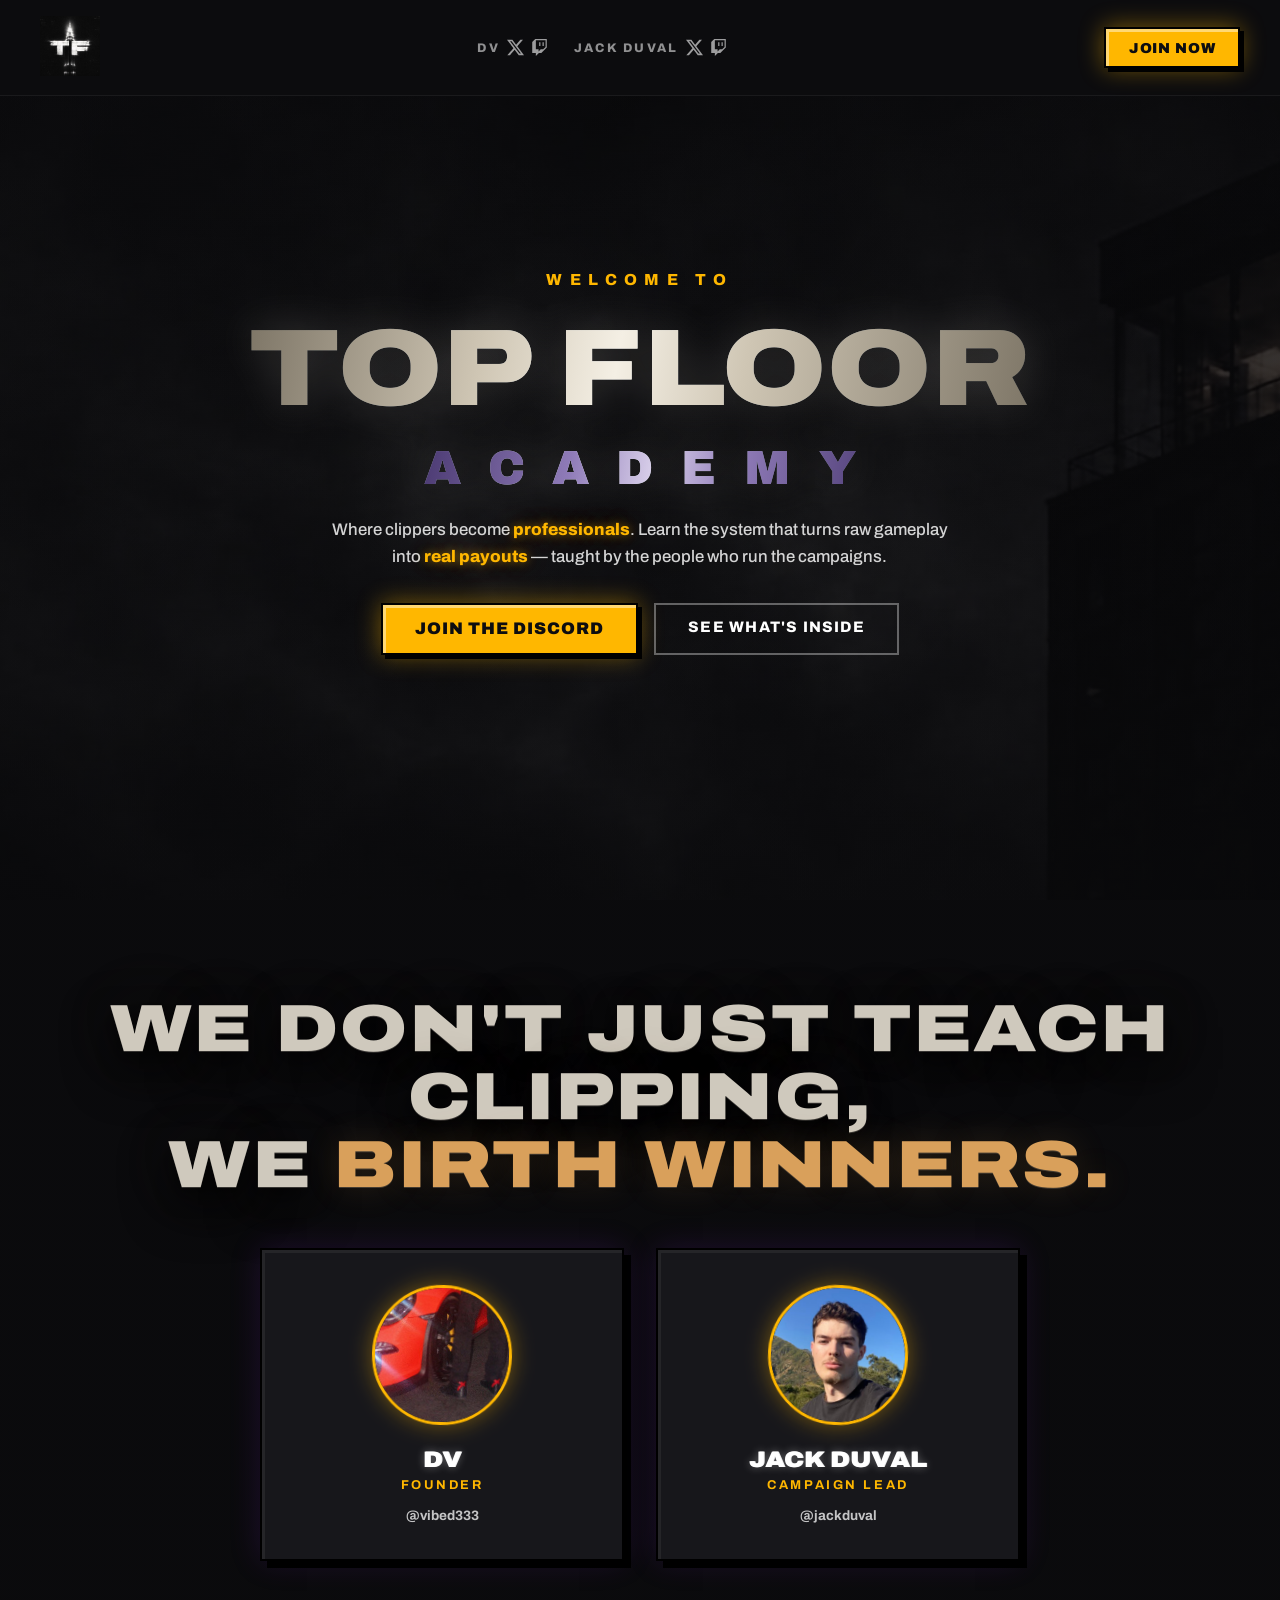
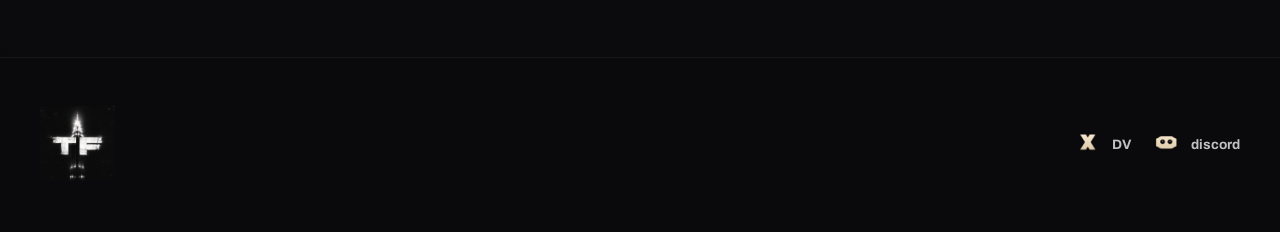
==== academy.html @ 82480ab4 "Add Top Floor Academy page, silky scroll, premium card family, CTA rework - New academy page (logo d" ====
<!DOCTYPE html>
<html lang="en">
<head>
  <meta charset="utf-8"/>
  <title>Top Floor Academy</title>
  <meta content="width=device-width, initial-scale=1" name="viewport"/>
  <link rel="shortcut icon" href="/assets/favicon.png" type="image/png"/>
  <link rel="stylesheet" href="/academy.css"/>
  <script src="https://cdnjs.cloudflare.com/ajax/libs/gsap/3.12.5/gsap.min.js"></script>
  <script src="/assets/lenis.min.js"></script>
</head>
<body>
  <svg width="0" height="0" style="position:absolute" aria-hidden="true" focusable="false">
    <defs>
      <filter id="tfDistress" x="-25%" y="-25%" width="150%" height="150%" color-interpolation-filters="sRGB">
        <feTurbulence type="fractalNoise" baseFrequency="0.012 0.02" numOctaves="2" seed="7" result="warpNoise"/>
        <feDisplacementMap in="SourceGraphic" in2="warpNoise" scale="1.6" xChannelSelector="R" yChannelSelector="G" result="warped"/>
        <feTurbulence type="fractalNoise" baseFrequency="0.28 0.33" numOctaves="2" seed="11" result="grainNoise"/>
        <feColorMatrix in="grainNoise" type="matrix" values="0 0 0 0 0  0 0 0 0 0  0 0 0 0 0  0.9 0.9 0.9 0 -0.85" result="grainAlpha"/>
        <feComposite in="grainAlpha" in2="warped" operator="in" result="grain"/>
        <feFlood flood-color="#f7d78a" flood-opacity="0.55" result="haloColor"/>
        <feComposite in="haloColor" in2="warped" operator="in" result="inkHalo"/>
        <feGaussianBlur in="inkHalo" stdDeviation="6" result="haloBlur"/>
        <feBlend in="haloBlur" in2="warped" mode="screen" result="glowed"/>
        <feComposite in="grain" in2="glowed" operator="over"/>
      </filter>
    </defs>
  </svg>

  <section class="navbar">
    <div class="container-navbar">
      <a href="/index.html" class="brand-link w-inline-block">
        <img src="/assets/scanners_logo.png" loading="lazy" width="60" alt="Top Floor"/>
      </a>
      <div class="options">
        <div class="social-group">
          <span class="social-name">dv</span>
          <a href="https://x.com/vibed333" target="_blank" class="social-icon w-inline-block" title="DV on X" aria-label="DV on X"><svg viewBox="0 0 24 24" width="17" height="17" aria-hidden="true"><path d="M18.901 1.153h3.68l-8.04 9.19L24 22.846h-7.406l-5.8-7.584-6.638 7.584H.474l8.6-9.83L0 1.154h7.594l5.243 6.932ZM17.61 20.644h2.039L6.486 3.24H4.298Z"/></svg></a>
          <a href="https://www.twitch.tv/dvces" target="_blank" class="social-icon w-inline-block" title="DV on Twitch" aria-label="DV on Twitch"><svg viewBox="0 0 24 24" width="17" height="17" aria-hidden="true"><path d="M11.571 4.714h1.715v5.143H11.57zm4.715 0H18v5.143h-1.714zM6 0L1.714 4.286v15.428h5.143V24l4.286-4.286h3.428L22.286 12V0zm14.571 11.143l-3.428 3.428h-3.429l-3 3v-3H6.857V1.714h13.714Z"/></svg></a>
        </div>
        <div class="social-group">
          <span class="social-name">jack duval</span>
          <a href="https://x.com/jackduval" target="_blank" class="social-icon w-inline-block" title="Jack Duval on X" aria-label="Jack Duval on X"><svg viewBox="0 0 24 24" width="17" height="17" aria-hidden="true"><path d="M18.901 1.153h3.68l-8.04 9.19L24 22.846h-7.406l-5.8-7.584-6.638 7.584H.474l8.6-9.83L0 1.154h7.594l5.243 6.932ZM17.61 20.644h2.039L6.486 3.24H4.298Z"/></svg></a>
          <a href="https://www.twitch.tv/jackduvaltrades" target="_blank" class="social-icon w-inline-block" title="Jack Duval on Twitch" aria-label="Jack Duval on Twitch"><svg viewBox="0 0 24 24" width="17" height="17" aria-hidden="true"><path d="M11.571 4.714h1.715v5.143H11.57zm4.715 0H18v5.143h-1.714zM6 0L1.714 4.286v15.428h5.143V24l4.286-4.286h3.428L22.286 12V0zm14.571 11.143l-3.428 3.428h-3.429l-3 3v-3H6.857V1.714h13.714Z"/></svg></a>
        </div>
      </div>
      <a href="https://discord.gg/topfloor" target="_blank" class="cta-button w-inline-block"><div>join now</div></a>
    </div>
  </section>

  <section class="hero">
    <div class="hero-inner">
      <p class="minititle">WELCOME TO</p>
      <h1 class="hero-heading tf-display">
        <span class="tf-h1-line">TOP FLOOR</span>
        <span class="tf-h1-line tf-h1-accent">ACADEMY</span>
      </h1>
      <p class="hero-sub">Where clippers become <span class="hl">professionals</span>. Learn the system that turns raw gameplay into <span class="hl">real payouts</span> — taught by the people who run the campaigns.</p>
      <div class="hero-actions">
        <a href="https://discord.gg/topfloor" target="_blank" class="cta-button big w-inline-block"><div>join the discord</div></a>
        <a href="#mentors" class="ghost-button w-inline-block"><div>see what's inside</div></a>
      </div>
      <div class="hero-money-row">
        <img src="/assets/money-1.png" loading="lazy" width="92" alt="" class="hero-money"/>
      </div>
    </div>
  </section>

  <section class="mentors" id="mentors">
    <h2 class="section-heading tf-display">We Don't Just Teach Clipping,<br/>We <span class="tf-ember-span">Birth Winners.</span></h2>
    <div class="mentors-grid">
      <div class="mentor-card">
        <img src="/assets/pfps/dv.jpg" loading="lazy" width="140" alt="DV" class="mentor-pfp"/>
        <h3 class="mentor-name">DV</h3>
        <p class="mentor-role">Founder</p>
        <a href="https://x.com/vibed333" target="_blank" class="mentor-link w-inline-block"><div>@vibed333</div></a>
      </div>
      <div class="mentor-card">
        <img src="/assets/pfps/jackduval.jpg" loading="lazy" width="140" alt="Jack Duval" class="mentor-pfp"/>
        <h3 class="mentor-name">Jack Duval</h3>
        <p class="mentor-role">Campaign Lead</p>
        <a href="https://x.com/jackduval" target="_blank" class="mentor-link w-inline-block"><div>@jackduval</div></a>
      </div>
    </div>
  </section>

  <section class="footer">
    <div class="footer-data">
      <a href="/index.html" class="brand-link w-inline-block">
        <img src="/assets/scanners_logo.png" loading="lazy" width="75" alt="Top Floor"/>
      </a>
      <div class="socials">
        <a href="https://x.com/vibed333" target="_blank" class="social-pair" title="DV on X">
          <img src="/assets/x icon.png" loading="lazy" width="28" alt="X"/>
          <span>DV</span>
        </a>
        <a href="https://discord.gg/topfloor" target="_blank" class="social-pair" title="Top Floor Discord">
          <img src="/assets/discord.png" loading="lazy" width="28" alt="Discord"/>
          <span>discord</span>
        </a>
      </div>
    </div>
  </section>

  <script src="/academy.js"></script>
</body>
</html>
---- academy.css ----
/* ═══════════════════════════════════════════════════════════════
   TOP FLOOR ACADEMY — reference (localhost:5920) layout
   + Top Floor v7 text system (metallic ink, knife-cut grain, glow)
   ═══════════════════════════════════════════════════════════════ */

@font-face {
  font-family: 'Archivo';
  src: url('/assets/Archivo.ttf') format('truetype');
  font-weight: 100 900;
  font-stretch: 50% 200%;
  font-display: swap;
}

:root {
  --ink: #0d0d10;
  --paper: #f5f1e8;
  --gold: #ffb700;
  --purple: #6a2bd9;
}

* {
  margin: 0;
  padding: 0;
  box-sizing: border-box;
}

/* scroll-behavior stays default: Lenis drives smoothing per-frame;
   CSS smooth-behavior would double-smooth every frame and lag the glide */

body {
  font-family: 'Archivo', 'Arial Black', sans-serif;
  background: var(--ink);
  color: #fff;
  -webkit-font-smoothing: antialiased;
  -moz-osx-font-smoothing: grayscale;
  overflow-x: hidden;
}

a { text-decoration: none; color: inherit; }
img { max-width: 100%; display: inline-block; }

/* ── v7 display ink ─────────────────────────────────────────── */
.tf-display {
  font-family: 'Archivo', 'Arial Black', sans-serif;
  font-weight: 900;
  font-stretch: 125%;
  letter-spacing: -0.01em;
  text-transform: uppercase;
  -webkit-text-stroke: 0;
  text-rendering: optimizeLegibility;
  font-kerning: normal;
  filter: url(#tfDistress);
}

/* metallic gradient ink (hero — brushed steel) */
.hero-heading {
  background-image: linear-gradient(105deg, #3d4348 0%, #9aa4ad 28%, #f2f6f9 46%, #9aa4ad 62%, #3d4348 100%);
  background-size: 100% 100%;
  -webkit-background-clip: text;
  background-clip: text;
  -webkit-text-fill-color: transparent;
  color: transparent;
  display: flex;
  flex-direction: column;
  align-items: center;
  gap: 0.1em;
}

.tf-h1-accent {
  background-image: linear-gradient(105deg, #3c0d6e 0%, #8a2be2 30%, #e9d5ff 48%, #8a2be2 66%, #3c0d6e 100%);
  background-size: 100% 100%;
  -webkit-background-clip: text;
  background-clip: text;
}

/* purple metallic (mentors heading) */
.mentors .section-heading {
  background-image: linear-gradient(105deg, #3c0d6e 0%, #8a2be2 30%, #f2e8ff 48%, #8a2be2 66%, #3c0d6e 100%);
  background-size: 100% 100%;
  -webkit-background-clip: text;
  background-clip: text;
  -webkit-text-fill-color: transparent;
  color: transparent;
}

/* ── hero heading: quiet luxury ───────────────────────────────
   Champagne-ivory ink with a soft violet counter-line, editorial
   scale, one faint halo via drop-shadow (paints outside the glyph
   silhouette — no ghosting on clipped text). The backdrop carries
   the drama; the type stays composed. */
.hero-heading {
  font-family: Jpbgm, 'Archivo', 'Arial Black', sans-serif;
  font-stretch: 118%;
  font-size: clamp(3.2rem, 8.5vw, 7.5rem);
  letter-spacing: 0.01em;
  line-height: 1.02;
  gap: 0.14em;
  filter: drop-shadow(0 0 22px rgba(233, 226, 210, 0.16));
  text-shadow: none;
}

.hero-heading .tf-h1-line {
  background-image: linear-gradient(100deg, #7d7566 0%, #cfc6b4 30%, #f4efe4 47%, #cfc6b4 63%, #7d7566 100%);
  -webkit-background-clip: text;
  background-clip: text;
  -webkit-text-fill-color: transparent;
  color: transparent;
  text-shadow: none;
}

.hero-heading .tf-h1-accent {
  font-size: 0.44em;
  font-stretch: 100%;
  letter-spacing: 0.58em;
  margin-right: -0.58em; /* recenter the tracked caps */
  background-image: linear-gradient(100deg, #4b3a72 0%, #8f7bb8 32%, #d9d0ea 50%, #8f7bb8 68%, #4b3a72 100%);
  -webkit-background-clip: text;
  background-clip: text;
  -webkit-text-fill-color: transparent;
  color: transparent;
  text-shadow: none;
}

/* ── mentors heading: artful ink ──────────────────────────────
   Restrained editorial treatment: matte flat fill, hairline edge,
   deep cinematic drop. No glow rings, no neon. */
.mentors .section-heading {
  filter: none;
  background-image: none;
  background-clip: border-box;
  letter-spacing: 0.04em;
  -webkit-text-fill-color: #cfc9bd;
  color: #cfc9bd;
  text-shadow:
    0 1px 0 rgba(235, 228, 214, 0.22),
    0 20px 50px rgba(0, 0, 0, 0.88),
    0 6px 22px rgba(0, 0, 0, 0.5),
    0 0 80px rgba(180, 150, 110, 0.09);
}

.tf-ember-span {
  background-image: none;
  -webkit-text-fill-color: #d9a05b;
  color: #d9a05b;
  text-shadow:
    0 1px 0 rgba(245, 220, 180, 0.22),
    0 0 34px rgba(214, 148, 62, 0.16);
}

/* (gold-span removed with the benefits section) */

/* (stale text-shadow:none guard removed — cinematic headings now use
   solid fills, so shadows paint cleanly behind them) */

.section-heading {
  font-size: clamp(2.2rem, 5.2vw, 4.2rem);
  line-height: 1.02;
  text-align: center;
  padding: 0 1rem;
}

.minititle {
  font-size: 1rem;
  font-weight: 800;
  letter-spacing: 0.45em;
  color: var(--gold);
  text-transform: uppercase;
  text-align: center;
}

/* ── navbar ─────────────────────────────────────────────────── */
.navbar {
  position: fixed;
  top: 0; left: 0; right: 0;
  z-index: 50;
  padding: 1rem 2rem;
  background: rgba(13, 13, 16, 0.85);
  backdrop-filter: blur(10px);
  border-bottom: 1px solid rgba(255, 255, 255, 0.06);
}

.container-navbar {
  max-width: 1200px;
  margin: 0 auto;
  display: flex;
  align-items: center;
  justify-content: space-between;
  gap: 1rem;
}

.brand-link img { transition: transform 0.45s cubic-bezier(0.22, 1, 0.36, 1); }
.brand-link:hover img { transform: rotate(-8deg) scale(1.06); }

.options { display: flex; gap: 1.6rem; align-items: center; }

.social-group { display: flex; align-items: center; gap: 0.45rem; }

.social-name {
  font-size: 0.78rem;
  font-weight: 800;
  letter-spacing: 0.18em;
  text-transform: uppercase;
  color: rgba(255, 255, 255, 0.55);
}

.social-icon {
  display: flex;
  color: rgba(255, 255, 255, 0.6);
  transition: color 0.3s, filter 0.3s, transform 0.3s;
}
.social-icon svg { fill: currentColor; display: block; }
.social-icon:hover {
  color: #fff;
  filter: drop-shadow(0 0 8px rgba(255, 183, 0, 0.65));
  transform: translateY(-1px);
}

.link-block div {
  font-size: 0.85rem;
  font-weight: 700;
  letter-spacing: 0.12em;
  text-transform: lowercase;
  color: rgba(255, 255, 255, 0.75);
  transition: color 0.3s, text-shadow 0.3s;
}
.link-block:hover div {
  color: #fff;
  text-shadow: 0 0 8px rgba(255, 183, 0, 0.55), 0 0 20px rgba(255, 183, 0, 0.3);
}

.cta-button {
  background: var(--gold);
  color: #0d0d10;
  font-weight: 900;
  font-size: 0.9rem;
  letter-spacing: 0.06em;
  text-transform: uppercase;
  padding: 0.65rem 1.4rem;
  border: 2px solid #000;
  box-shadow: inset 3px 3px rgba(255, 255, 255, 0.45), 4px 4px 0 #000, 0 0 24px rgba(255, 183, 0, 0.45);
  transition: transform 0.3s cubic-bezier(0.22, 1, 0.36, 1), box-shadow 0.3s;
}
.cta-button:hover {
  transform: translate(-2px, -2px);
  box-shadow: inset 3px 3px rgba(255, 255, 255, 0.45), 6px 6px 0 #000, 0 0 36px rgba(255, 183, 0, 0.65);
}
.cta-button.big { font-size: 1.05rem; padding: 0.9rem 2rem; }

.ghost-button {
  color: #fff;
  font-weight: 800;
  font-size: 0.95rem;
  letter-spacing: 0.08em;
  text-transform: uppercase;
  padding: 0.9rem 2rem;
  border: 2px solid rgba(255, 255, 255, 0.35);
  transition: border-color 0.3s, box-shadow 0.3s, transform 0.3s;
}
.ghost-button:hover {
  border-color: var(--gold);
  box-shadow: 0 0 26px rgba(255, 183, 0, 0.35);
  transform: translate(-2px, -2px);
}

/* ── hero ───────────────────────────────────────────────────── */
.hero {
  min-height: 100vh;
  display: flex;
  align-items: center;
  justify-content: center;
  position: relative;
  padding: 7rem 1.5rem 4rem;
  background:
    radial-gradient(120% 90% at 50% 42%, rgba(10, 10, 12, 0) 0%, rgba(10, 10, 12, 0.5) 72%, rgba(7, 7, 9, 0.93) 100%),
    linear-gradient(180deg, rgba(10, 10, 12, 0.72), rgba(10, 10, 12, 0.72)),
    url('/assets/topfloor-2.jpg') center/cover fixed;
}

.hero-inner {
  max-width: 980px;
  text-align: center;
  display: flex;
  flex-direction: column;
  align-items: center;
  gap: 1.4rem;
}

.hero-heading {
  font-size: clamp(3.2rem, 8.5vw, 7.5rem);
  line-height: 1.08;
}

.hero-sub {
  max-width: 620px;
  font-size: 1.05rem;
  font-weight: 500;
  line-height: 1.6;
  color: rgba(255, 255, 255, 0.82);
}

.hero-sub .hl {
  color: var(--gold);
  font-weight: 800;
  text-shadow: 0 0 10px rgba(255, 183, 0, 0.5), 0 0 28px rgba(255, 183, 0, 0.25);
}

.hero-actions {
  display: flex;
  gap: 1rem;
  flex-wrap: wrap;
  justify-content: center;
  margin-top: 0.6rem;
}

.hero-money-row { position: relative; height: 0; }
.hero-money {
  position: absolute;
  top: -170px;
  right: 40px;
  filter: drop-shadow(0 0 18px rgba(255, 183, 0, 0.55));
  pointer-events: none;
}

/* ── mentors ────────────────────────────────────────────────── */
.mentors {
  padding: 6rem 1.5rem;
  background:
    radial-gradient(120% 90% at 50% 45%, rgba(10, 10, 12, 0) 0%, rgba(10, 10, 12, 0.55) 72%, rgba(7, 7, 9, 0.93) 100%),
    linear-gradient(180deg, rgba(10, 10, 12, 0.84), rgba(10, 10, 12, 0.84)),
    url('/assets/topfloor-2.jpg') center/cover fixed;
}

.mentors-grid {
  max-width: 760px;
  margin: 3rem auto 0;
  display: grid;
  grid-template-columns: repeat(2, 1fr);
  gap: 2rem;
}

.mentor-card {
  background: #17171b;
  border: 2px solid #000;
  padding: 2.2rem 1.5rem;
  text-align: center;
  box-shadow: inset 3px 3px rgba(255, 255, 255, 0.06), 7px 7px 0 #000, 0 0 30px rgba(138, 43, 226, 0.15);
}

.mentor-pfp {
  border-radius: 50%;
  border: 3px solid var(--gold);
  box-shadow: 0 0 22px rgba(255, 183, 0, 0.4);
  margin-bottom: 1.2rem;
}

.mentor-name {
  font-size: 1.4rem;
  font-weight: 900;
  font-stretch: 115%;
  text-transform: uppercase;
  text-shadow: 1px 0 0 rgba(255,255,255,0.9), 0 0 8px rgba(255, 255, 255, 0.35);
}

.mentor-role {
  font-size: 0.8rem;
  font-weight: 700;
  letter-spacing: 0.2em;
  text-transform: uppercase;
  color: var(--gold);
  margin: 0.4rem 0 1rem;
}

.mentor-link div {
  font-size: 0.85rem;
  font-weight: 700;
  color: rgba(255, 255, 255, 0.75);
  transition: color 0.3s, text-shadow 0.3s;
}
.mentor-link:hover div {
  color: var(--gold);
  text-shadow: 0 0 10px rgba(255, 183, 0, 0.5);
}

.mentors-note {
  text-align: center;
  margin-top: 2.5rem;
  font-size: 0.78rem;
  letter-spacing: 0.12em;
  color: rgba(255, 255, 255, 0.35);
  font-family: monospace;
}

/* ── footer ─────────────────────────────────────────────────── */
.footer {
  padding: 3rem 2rem;
  border-top: 1px solid rgba(255, 255, 255, 0.06);
  background: #0a0a0c;
}

.footer-data {
  max-width: 1200px;
  margin: 0 auto;
  display: flex;
  align-items: center;
  justify-content: space-between;
  gap: 1.5rem;
  flex-wrap: wrap;
}

.socials { display: flex; gap: 1.5rem; }

.social-pair {
  display: flex;
  align-items: center;
  gap: 0.5rem;
  font-size: 0.85rem;
  font-weight: 700;
  color: rgba(255, 255, 255, 0.75);
  transition: color 0.3s, text-shadow 0.3s;
}
.social-pair:hover {
  color: #fff;
  text-shadow: 0 0 10px rgba(255, 183, 0, 0.5);
}

/* ── mobile ─────────────────────────────────────────────────── */
@media screen and (max-width: 991px) {
  .mentors-grid { grid-template-columns: repeat(2, 1fr); }
  .hero-money { top: -150px; right: 10px; }
}

@media screen and (max-width: 767px) {
  .options { display: none; }
  .mentors-grid { grid-template-columns: 1fr; }
  .hero-money { width: 64px; top: -110px; right: 4px; }
  .cta-button.big, .ghost-button { width: 100%; text-align: center; }
  /* grain filters are wasted at small sizes — drop them for perf */
  .tf-display { filter: none; }
}

@media screen and (max-width: 479px) {
  .hero-heading { font-size: clamp(2.8rem, 12vw, 4.2rem); }
  .section-heading { font-size: clamp(1.8rem, 8vw, 2.4rem); }
}
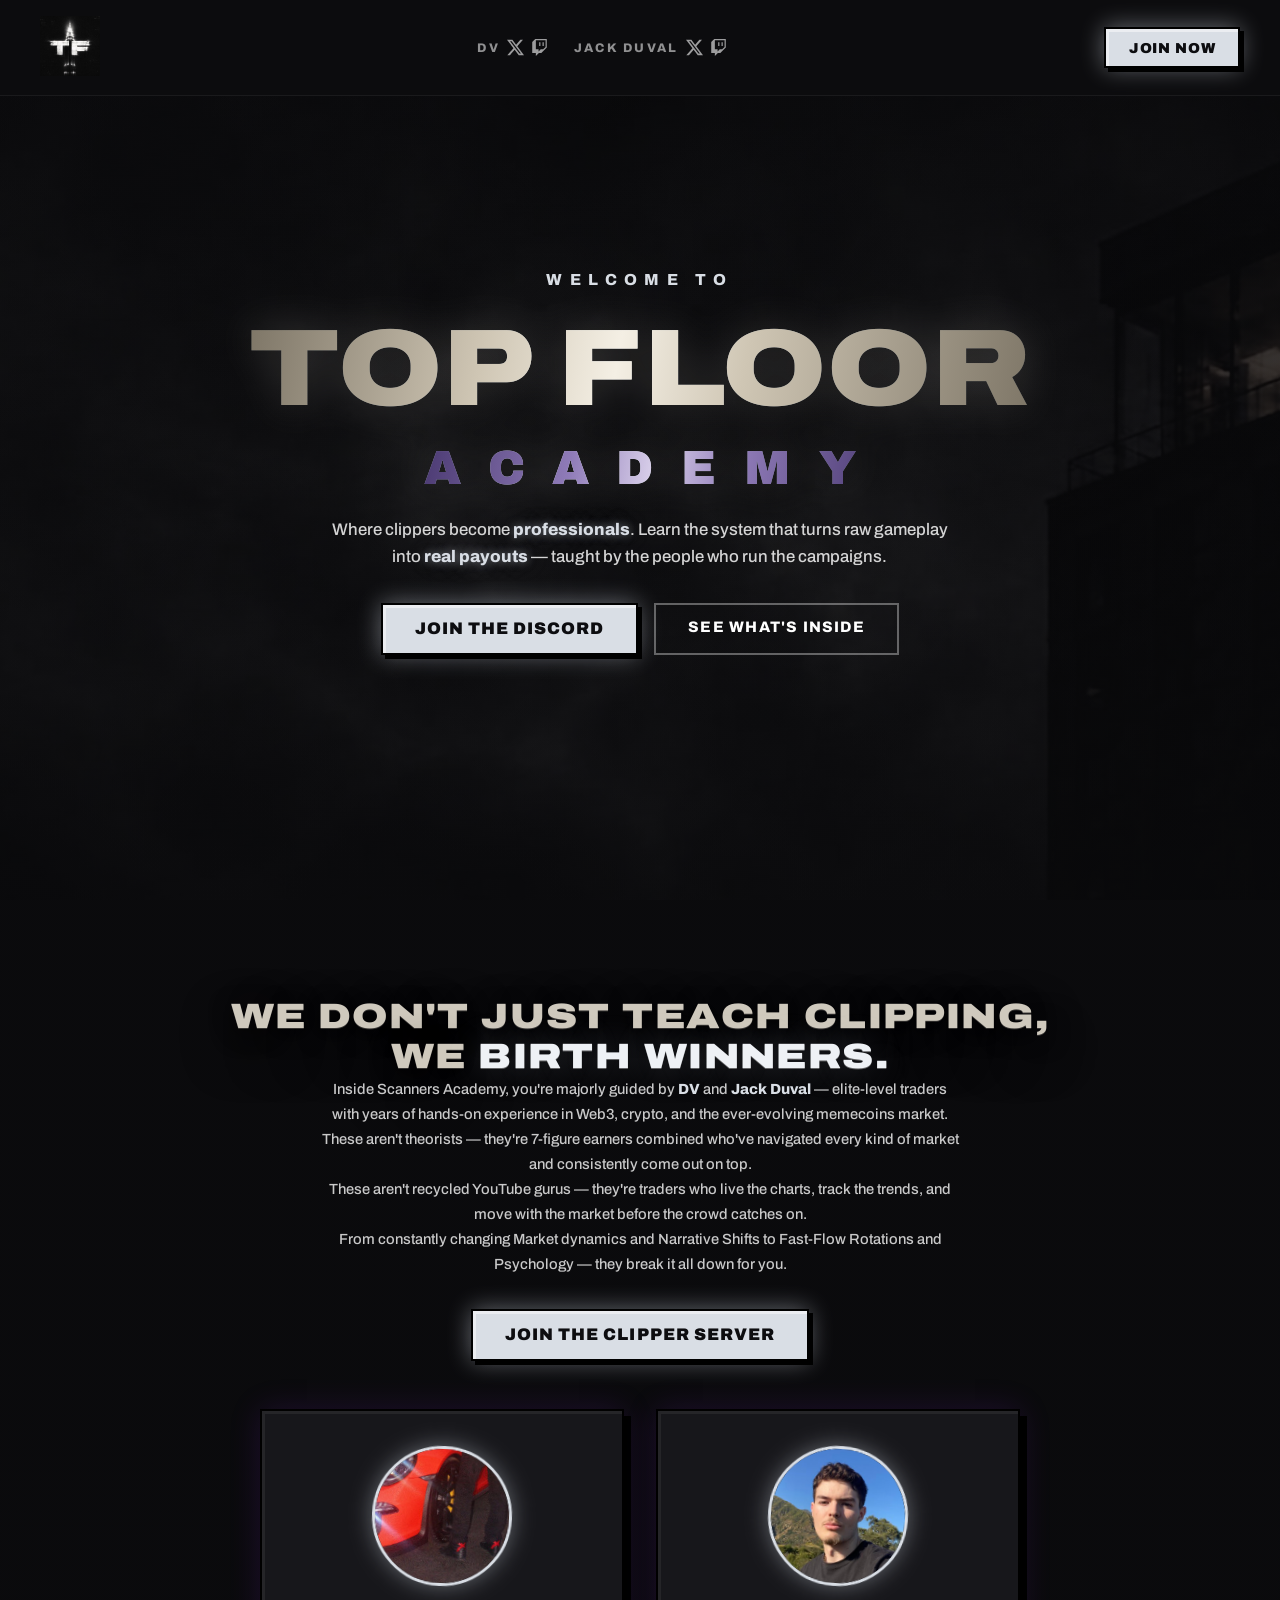
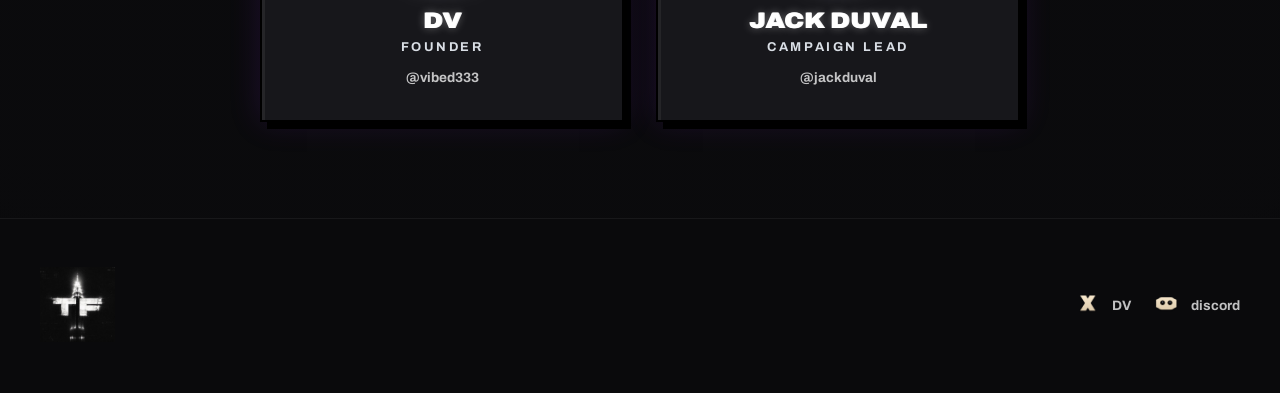
==== commit d13a9203: "Academy: add mentors description + clipper server CTA" ====
--- a/academy.html
+++ b/academy.html
@@ -68,6 +68,12 @@
 
   <section class="mentors" id="mentors">
     <h2 class="section-heading tf-display">We Don't Just Teach Clipping,<br/>We <span class="tf-ember-span">Birth Winners.</span></h2>
+    <p class="mentors-desc">Inside Scanners Academy, you're majorly guided by <strong>DV</strong> and <strong>Jack Duval</strong> — elite-level traders with years of hands-on experience in Web3, crypto, and the ever-evolving memecoins market. These aren't theorists — they're 7-figure earners combined who've navigated every kind of market and consistently come out on top.</p>
+    <p class="mentors-desc">These aren't recycled YouTube gurus — they're traders who live the charts, track the trends, and move with the market before the crowd catches on.</p>
+    <p class="mentors-desc">From constantly changing Market dynamics and Narrative Shifts to Fast-Flow Rotations and Psychology — they break it all down for you.</p>
+    <div class="mentors-cta">
+      <a href="https://discord.gg/topfloor" target="_blank" class="cta-button big w-inline-block"><div>Join The Clipper Server</div></a>
+    </div>
     <div class="mentors-grid">
       <div class="mentor-card">
         <img src="/assets/pfps/dv.jpg" loading="lazy" width="140" alt="DV" class="mentor-pfp"/>
--- a/academy.css
+++ b/academy.css
@@ -14,7 +14,7 @@
 :root {
   --ink: #0d0d10;
   --paper: #f5f1e8;
-  --gold: #ffb700;
+  --gold: #d9dee5; /* now shiny silver — same role, cooler tone */
   --purple: #6a2bd9;
 }
 
@@ -138,23 +138,24 @@
     0 0 80px rgba(180, 150, 110, 0.09);
 }
 
+/* (gold-span removed with the benefits section) */
+
+/* silver-edged accent: was ember-gold, now a bright silver glint */
 .tf-ember-span {
   background-image: none;
-  -webkit-text-fill-color: #d9a05b;
-  color: #d9a05b;
+  -webkit-text-fill-color: #eef1f5;
+  color: #eef1f5;
   text-shadow:
-    0 1px 0 rgba(245, 220, 180, 0.22),
-    0 0 34px rgba(214, 148, 62, 0.16);
-}
-
-/* (gold-span removed with the benefits section) */
+    0 1px 0 rgba(255, 255, 255, 0.35),
+    0 0 34px rgba(200, 212, 228, 0.22);
+}
 
 /* (stale text-shadow:none guard removed — cinematic headings now use
    solid fills, so shadows paint cleanly behind them) */
 
 .section-heading {
-  font-size: clamp(2.2rem, 5.2vw, 4.2rem);
-  line-height: 1.02;
+  font-size: clamp(1.4rem, 3vw, 2.2rem);
+  line-height: 1.15;
   text-align: center;
   padding: 0 1rem;
 }
@@ -211,7 +212,7 @@
 .social-icon svg { fill: currentColor; display: block; }
 .social-icon:hover {
   color: #fff;
-  filter: drop-shadow(0 0 8px rgba(255, 183, 0, 0.65));
+  filter: drop-shadow(0 0 8px rgba(214, 222, 232, 0.65));
   transform: translateY(-1px);
 }
 
@@ -225,7 +226,7 @@
 }
 .link-block:hover div {
   color: #fff;
-  text-shadow: 0 0 8px rgba(255, 183, 0, 0.55), 0 0 20px rgba(255, 183, 0, 0.3);
+  text-shadow: 0 0 8px rgba(214, 222, 232, 0.55), 0 0 20px rgba(214, 222, 232, 0.3);
 }
 
 .cta-button {
@@ -237,12 +238,12 @@
   text-transform: uppercase;
   padding: 0.65rem 1.4rem;
   border: 2px solid #000;
-  box-shadow: inset 3px 3px rgba(255, 255, 255, 0.45), 4px 4px 0 #000, 0 0 24px rgba(255, 183, 0, 0.45);
+  box-shadow: inset 3px 3px rgba(255, 255, 255, 0.45), 4px 4px 0 #000, 0 0 24px rgba(214, 222, 232, 0.45);
   transition: transform 0.3s cubic-bezier(0.22, 1, 0.36, 1), box-shadow 0.3s;
 }
 .cta-button:hover {
   transform: translate(-2px, -2px);
-  box-shadow: inset 3px 3px rgba(255, 255, 255, 0.45), 6px 6px 0 #000, 0 0 36px rgba(255, 183, 0, 0.65);
+  box-shadow: inset 3px 3px rgba(255, 255, 255, 0.45), 6px 6px 0 #000, 0 0 36px rgba(214, 222, 232, 0.65);
 }
 .cta-button.big { font-size: 1.05rem; padding: 0.9rem 2rem; }
 
@@ -258,7 +259,7 @@
 }
 .ghost-button:hover {
   border-color: var(--gold);
-  box-shadow: 0 0 26px rgba(255, 183, 0, 0.35);
+  box-shadow: 0 0 26px rgba(214, 222, 232, 0.35);
   transform: translate(-2px, -2px);
 }
 
@@ -301,7 +302,7 @@
 .hero-sub .hl {
   color: var(--gold);
   font-weight: 800;
-  text-shadow: 0 0 10px rgba(255, 183, 0, 0.5), 0 0 28px rgba(255, 183, 0, 0.25);
+  text-shadow: 0 0 10px rgba(214, 222, 232, 0.5), 0 0 28px rgba(214, 222, 232, 0.25);
 }
 
 .hero-actions {
@@ -317,7 +318,7 @@
   position: absolute;
   top: -170px;
   right: 40px;
-  filter: drop-shadow(0 0 18px rgba(255, 183, 0, 0.55));
+  filter: drop-shadow(0 0 18px rgba(214, 222, 232, 0.55));
   pointer-events: none;
 }
 
@@ -349,7 +350,7 @@
 .mentor-pfp {
   border-radius: 50%;
   border: 3px solid var(--gold);
-  box-shadow: 0 0 22px rgba(255, 183, 0, 0.4);
+  box-shadow: 0 0 22px rgba(214, 222, 232, 0.4);
   margin-bottom: 1.2rem;
 }
 
@@ -378,7 +379,7 @@
 }
 .mentor-link:hover div {
   color: var(--gold);
-  text-shadow: 0 0 10px rgba(255, 183, 0, 0.5);
+  text-shadow: 0 0 10px rgba(214, 222, 232, 0.5);
 }
 
 .mentors-note {
@@ -390,6 +391,27 @@
   font-family: monospace;
 }
 
+.mentors-desc {
+  max-width: 640px;
+  margin: 0 auto;
+  text-align: center;
+  font-size: 0.92rem;
+  font-weight: 500;
+  line-height: 1.7;
+  color: rgba(255, 255, 255, 0.78);
+}
+
+.mentors-desc strong {
+  color: var(--gold);
+  font-weight: 800;
+}
+
+.mentors-cta {
+  display: flex;
+  justify-content: center;
+  margin: 2rem auto 0;
+}
+
 /* ── footer ─────────────────────────────────────────────────── */
 .footer {
   padding: 3rem 2rem;
@@ -420,7 +442,7 @@
 }
 .social-pair:hover {
   color: #fff;
-  text-shadow: 0 0 10px rgba(255, 183, 0, 0.5);
+  text-shadow: 0 0 10px rgba(214, 222, 232, 0.5);
 }
 
 /* ── mobile ─────────────────────────────────────────────────── */
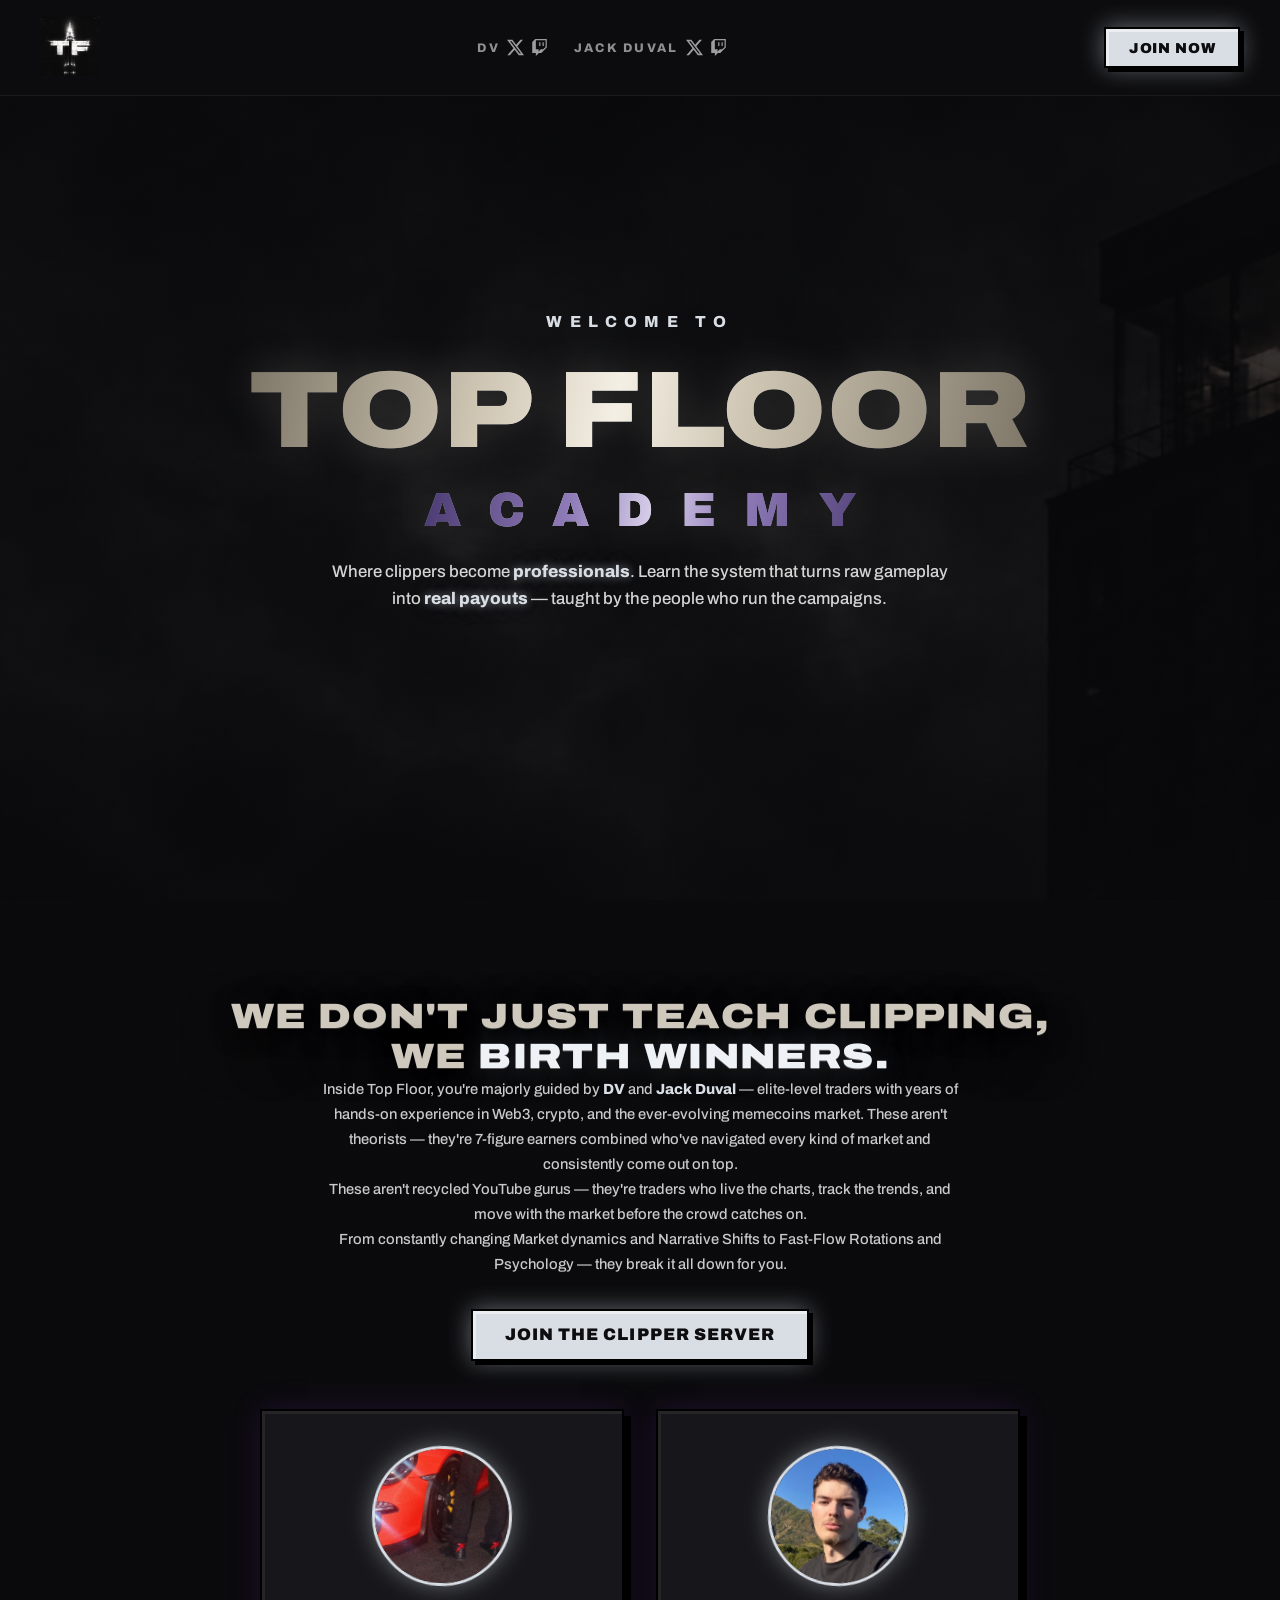
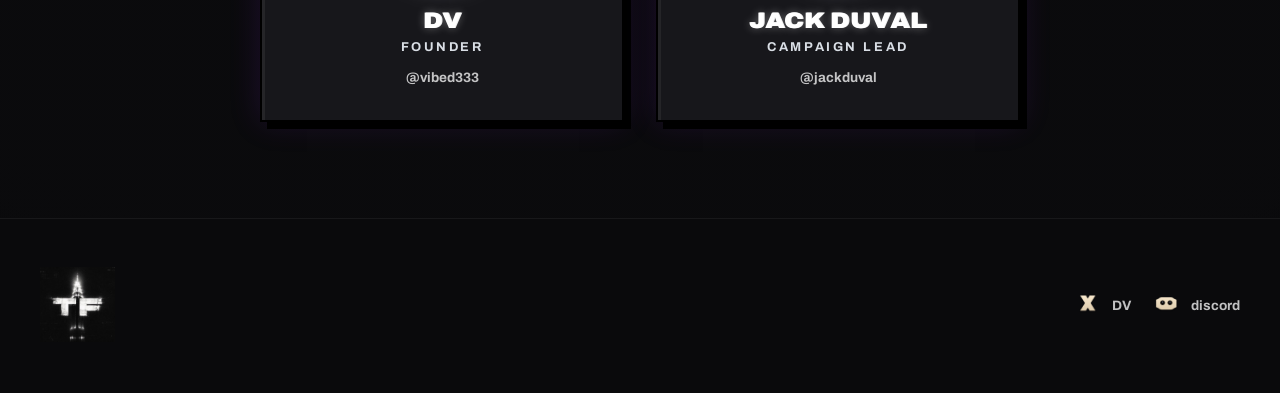
==== commit 4c0e9e6b: "Academy: remove hero buttons + rename Scanners Academy to Top Floor" ====
--- a/academy.html
+++ b/academy.html
@@ -56,10 +56,6 @@
         <span class="tf-h1-line tf-h1-accent">ACADEMY</span>
       </h1>
       <p class="hero-sub">Where clippers become <span class="hl">professionals</span>. Learn the system that turns raw gameplay into <span class="hl">real payouts</span> — taught by the people who run the campaigns.</p>
-      <div class="hero-actions">
-        <a href="https://discord.gg/topfloor" target="_blank" class="cta-button big w-inline-block"><div>join the discord</div></a>
-        <a href="#mentors" class="ghost-button w-inline-block"><div>see what's inside</div></a>
-      </div>
       <div class="hero-money-row">
         <img src="/assets/money-1.png" loading="lazy" width="92" alt="" class="hero-money"/>
       </div>
@@ -68,7 +64,7 @@
 
   <section class="mentors" id="mentors">
     <h2 class="section-heading tf-display">We Don't Just Teach Clipping,<br/>We <span class="tf-ember-span">Birth Winners.</span></h2>
-    <p class="mentors-desc">Inside Scanners Academy, you're majorly guided by <strong>DV</strong> and <strong>Jack Duval</strong> — elite-level traders with years of hands-on experience in Web3, crypto, and the ever-evolving memecoins market. These aren't theorists — they're 7-figure earners combined who've navigated every kind of market and consistently come out on top.</p>
+    <p class="mentors-desc">Inside Top Floor, you're majorly guided by <strong>DV</strong> and <strong>Jack Duval</strong> — elite-level traders with years of hands-on experience in Web3, crypto, and the ever-evolving memecoins market. These aren't theorists — they're 7-figure earners combined who've navigated every kind of market and consistently come out on top.</p>
     <p class="mentors-desc">These aren't recycled YouTube gurus — they're traders who live the charts, track the trends, and move with the market before the crowd catches on.</p>
     <p class="mentors-desc">From constantly changing Market dynamics and Narrative Shifts to Fast-Flow Rotations and Psychology — they break it all down for you.</p>
     <div class="mentors-cta">
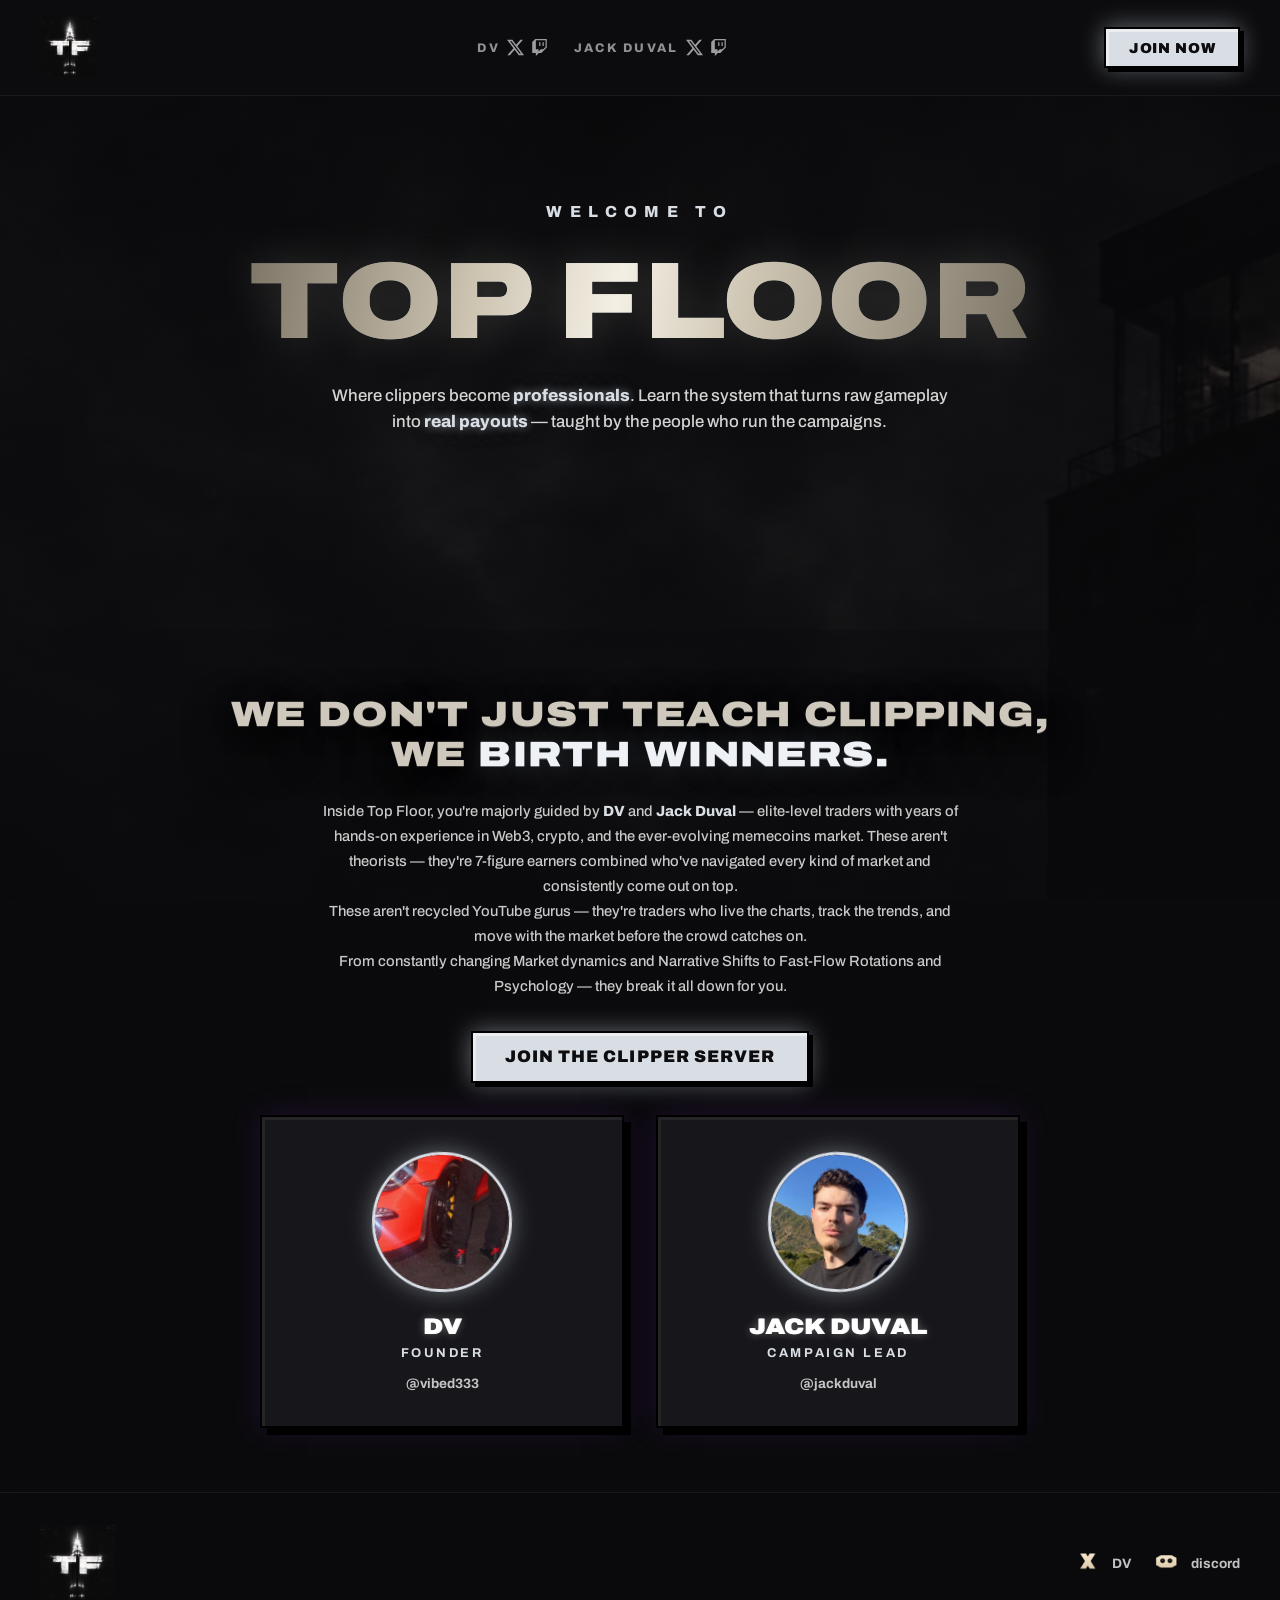
==== commit d9713272: "Academy: remove ACADEMY text + compress page to single-page feel" ====
--- a/academy.html
+++ b/academy.html
@@ -53,7 +53,6 @@
       <p class="minititle">WELCOME TO</p>
       <h1 class="hero-heading tf-display">
         <span class="tf-h1-line">TOP FLOOR</span>
-        <span class="tf-h1-line tf-h1-accent">ACADEMY</span>
       </h1>
       <p class="hero-sub">Where clippers become <span class="hl">professionals</span>. Learn the system that turns raw gameplay into <span class="hl">real payouts</span> — taught by the people who run the campaigns.</p>
       <div class="hero-money-row">
--- a/academy.css
+++ b/academy.css
@@ -158,6 +158,7 @@
   line-height: 1.15;
   text-align: center;
   padding: 0 1rem;
+  margin-bottom: 1.5rem;
 }
 
 .minititle {
@@ -265,12 +266,12 @@
 
 /* ── hero ───────────────────────────────────────────────────── */
 .hero {
-  min-height: 100vh;
+  min-height: 70vh;
   display: flex;
   align-items: center;
   justify-content: center;
   position: relative;
-  padding: 7rem 1.5rem 4rem;
+  padding: 5rem 1.5rem 3rem;
   background:
     radial-gradient(120% 90% at 50% 42%, rgba(10, 10, 12, 0) 0%, rgba(10, 10, 12, 0.5) 72%, rgba(7, 7, 9, 0.93) 100%),
     linear-gradient(180deg, rgba(10, 10, 12, 0.72), rgba(10, 10, 12, 0.72)),
@@ -316,7 +317,7 @@
 .hero-money-row { position: relative; height: 0; }
 .hero-money {
   position: absolute;
-  top: -170px;
+  top: -120px;
   right: 40px;
   filter: drop-shadow(0 0 18px rgba(214, 222, 232, 0.55));
   pointer-events: none;
@@ -324,7 +325,7 @@
 
 /* ── mentors ────────────────────────────────────────────────── */
 .mentors {
-  padding: 6rem 1.5rem;
+  padding: 4rem 1.5rem;
   background:
     radial-gradient(120% 90% at 50% 45%, rgba(10, 10, 12, 0) 0%, rgba(10, 10, 12, 0.55) 72%, rgba(7, 7, 9, 0.93) 100%),
     linear-gradient(180deg, rgba(10, 10, 12, 0.84), rgba(10, 10, 12, 0.84)),
@@ -333,7 +334,7 @@
 
 .mentors-grid {
   max-width: 760px;
-  margin: 3rem auto 0;
+  margin: 2rem auto 0;
   display: grid;
   grid-template-columns: repeat(2, 1fr);
   gap: 2rem;
@@ -414,7 +415,7 @@
 
 /* ── footer ─────────────────────────────────────────────────── */
 .footer {
-  padding: 3rem 2rem;
+  padding: 2rem 2rem;
   border-top: 1px solid rgba(255, 255, 255, 0.06);
   background: #0a0a0c;
 }
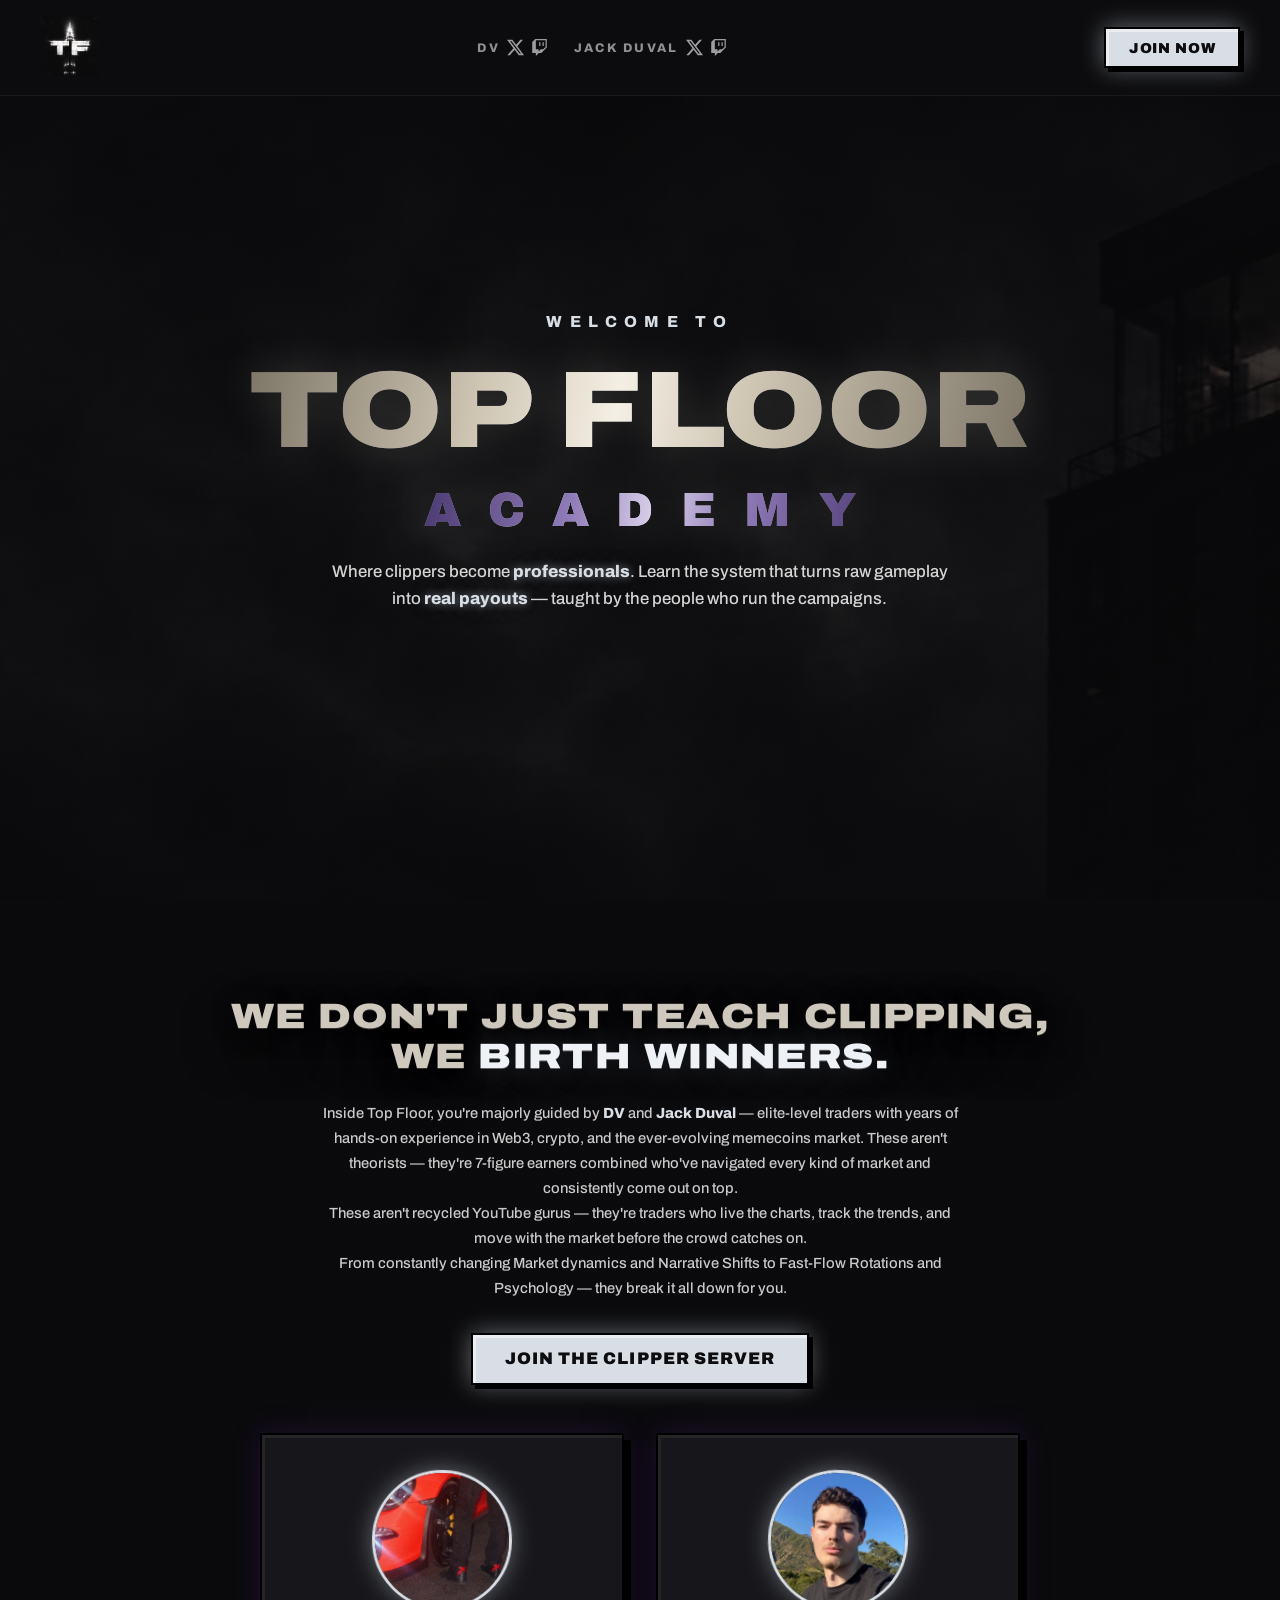
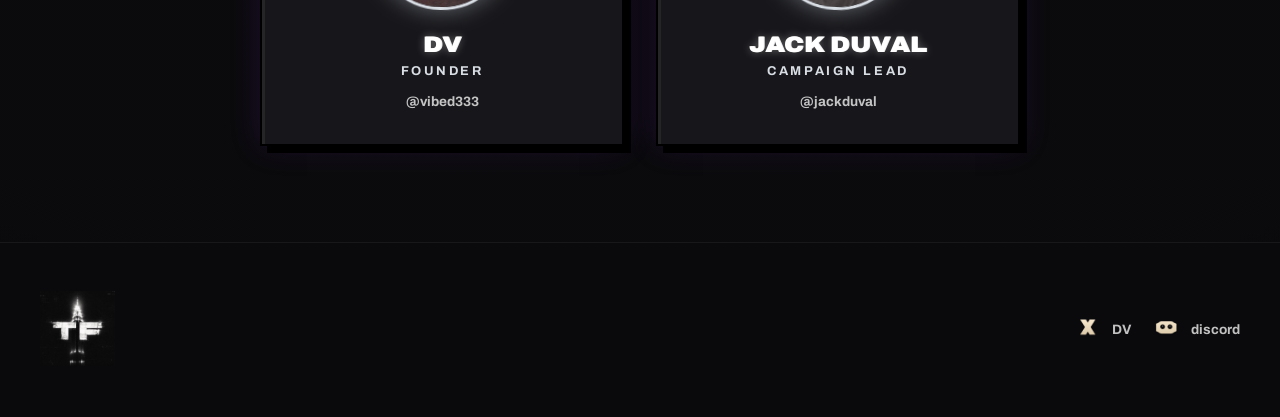
==== commit d2508005: "Revert "Academy: remove ACADEMY text + compress page to single-page feel" This reverts commit d97132" ====
--- a/academy.html
+++ b/academy.html
@@ -53,6 +53,7 @@
       <p class="minititle">WELCOME TO</p>
       <h1 class="hero-heading tf-display">
         <span class="tf-h1-line">TOP FLOOR</span>
+        <span class="tf-h1-line tf-h1-accent">ACADEMY</span>
       </h1>
       <p class="hero-sub">Where clippers become <span class="hl">professionals</span>. Learn the system that turns raw gameplay into <span class="hl">real payouts</span> — taught by the people who run the campaigns.</p>
       <div class="hero-money-row">
--- a/academy.css
+++ b/academy.css
@@ -266,12 +266,12 @@
 
 /* ── hero ───────────────────────────────────────────────────── */
 .hero {
-  min-height: 70vh;
+  min-height: 100vh;
   display: flex;
   align-items: center;
   justify-content: center;
   position: relative;
-  padding: 5rem 1.5rem 3rem;
+  padding: 7rem 1.5rem 4rem;
   background:
     radial-gradient(120% 90% at 50% 42%, rgba(10, 10, 12, 0) 0%, rgba(10, 10, 12, 0.5) 72%, rgba(7, 7, 9, 0.93) 100%),
     linear-gradient(180deg, rgba(10, 10, 12, 0.72), rgba(10, 10, 12, 0.72)),
@@ -317,7 +317,7 @@
 .hero-money-row { position: relative; height: 0; }
 .hero-money {
   position: absolute;
-  top: -120px;
+  top: -170px;
   right: 40px;
   filter: drop-shadow(0 0 18px rgba(214, 222, 232, 0.55));
   pointer-events: none;
@@ -325,7 +325,7 @@
 
 /* ── mentors ────────────────────────────────────────────────── */
 .mentors {
-  padding: 4rem 1.5rem;
+  padding: 6rem 1.5rem;
   background:
     radial-gradient(120% 90% at 50% 45%, rgba(10, 10, 12, 0) 0%, rgba(10, 10, 12, 0.55) 72%, rgba(7, 7, 9, 0.93) 100%),
     linear-gradient(180deg, rgba(10, 10, 12, 0.84), rgba(10, 10, 12, 0.84)),
@@ -334,7 +334,7 @@
 
 .mentors-grid {
   max-width: 760px;
-  margin: 2rem auto 0;
+  margin: 3rem auto 0;
   display: grid;
   grid-template-columns: repeat(2, 1fr);
   gap: 2rem;
@@ -415,7 +415,7 @@
 
 /* ── footer ─────────────────────────────────────────────────── */
 .footer {
-  padding: 2rem 2rem;
+  padding: 3rem 2rem;
   border-top: 1px solid rgba(255, 255, 255, 0.06);
   background: #0a0a0c;
 }
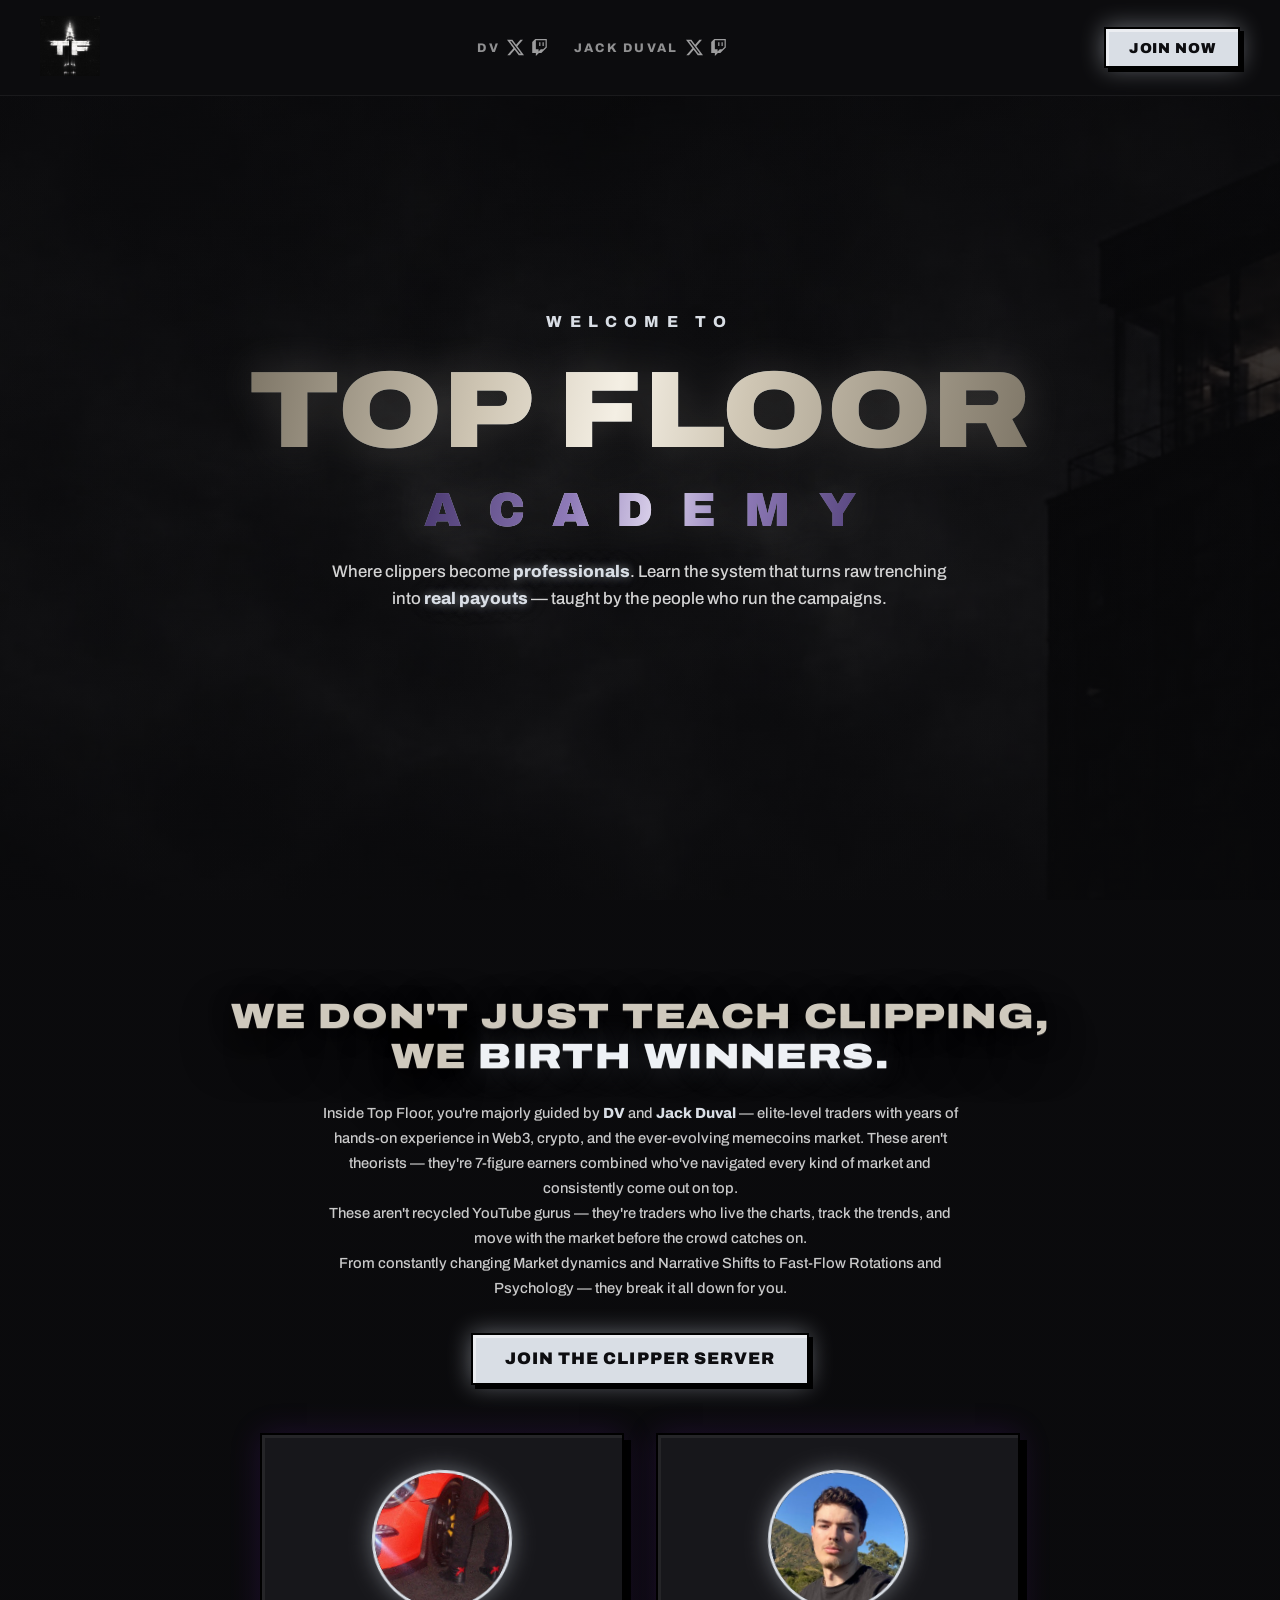
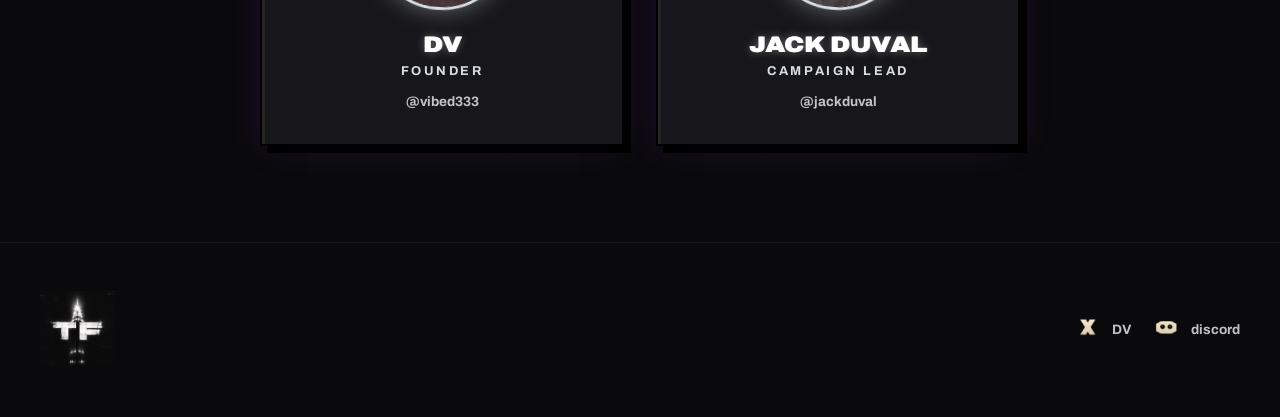
==== commit 3377641f: "Academy: replace gameplay with trenching" ====
--- a/academy.html
+++ b/academy.html
@@ -55,7 +55,7 @@
         <span class="tf-h1-line">TOP FLOOR</span>
         <span class="tf-h1-line tf-h1-accent">ACADEMY</span>
       </h1>
-      <p class="hero-sub">Where clippers become <span class="hl">professionals</span>. Learn the system that turns raw gameplay into <span class="hl">real payouts</span> — taught by the people who run the campaigns.</p>
+      <p class="hero-sub">Where clippers become <span class="hl">professionals</span>. Learn the system that turns raw trenching into <span class="hl">real payouts</span> — taught by the people who run the campaigns.</p>
       <div class="hero-money-row">
         <img src="/assets/money-1.png" loading="lazy" width="92" alt="" class="hero-money"/>
       </div>
